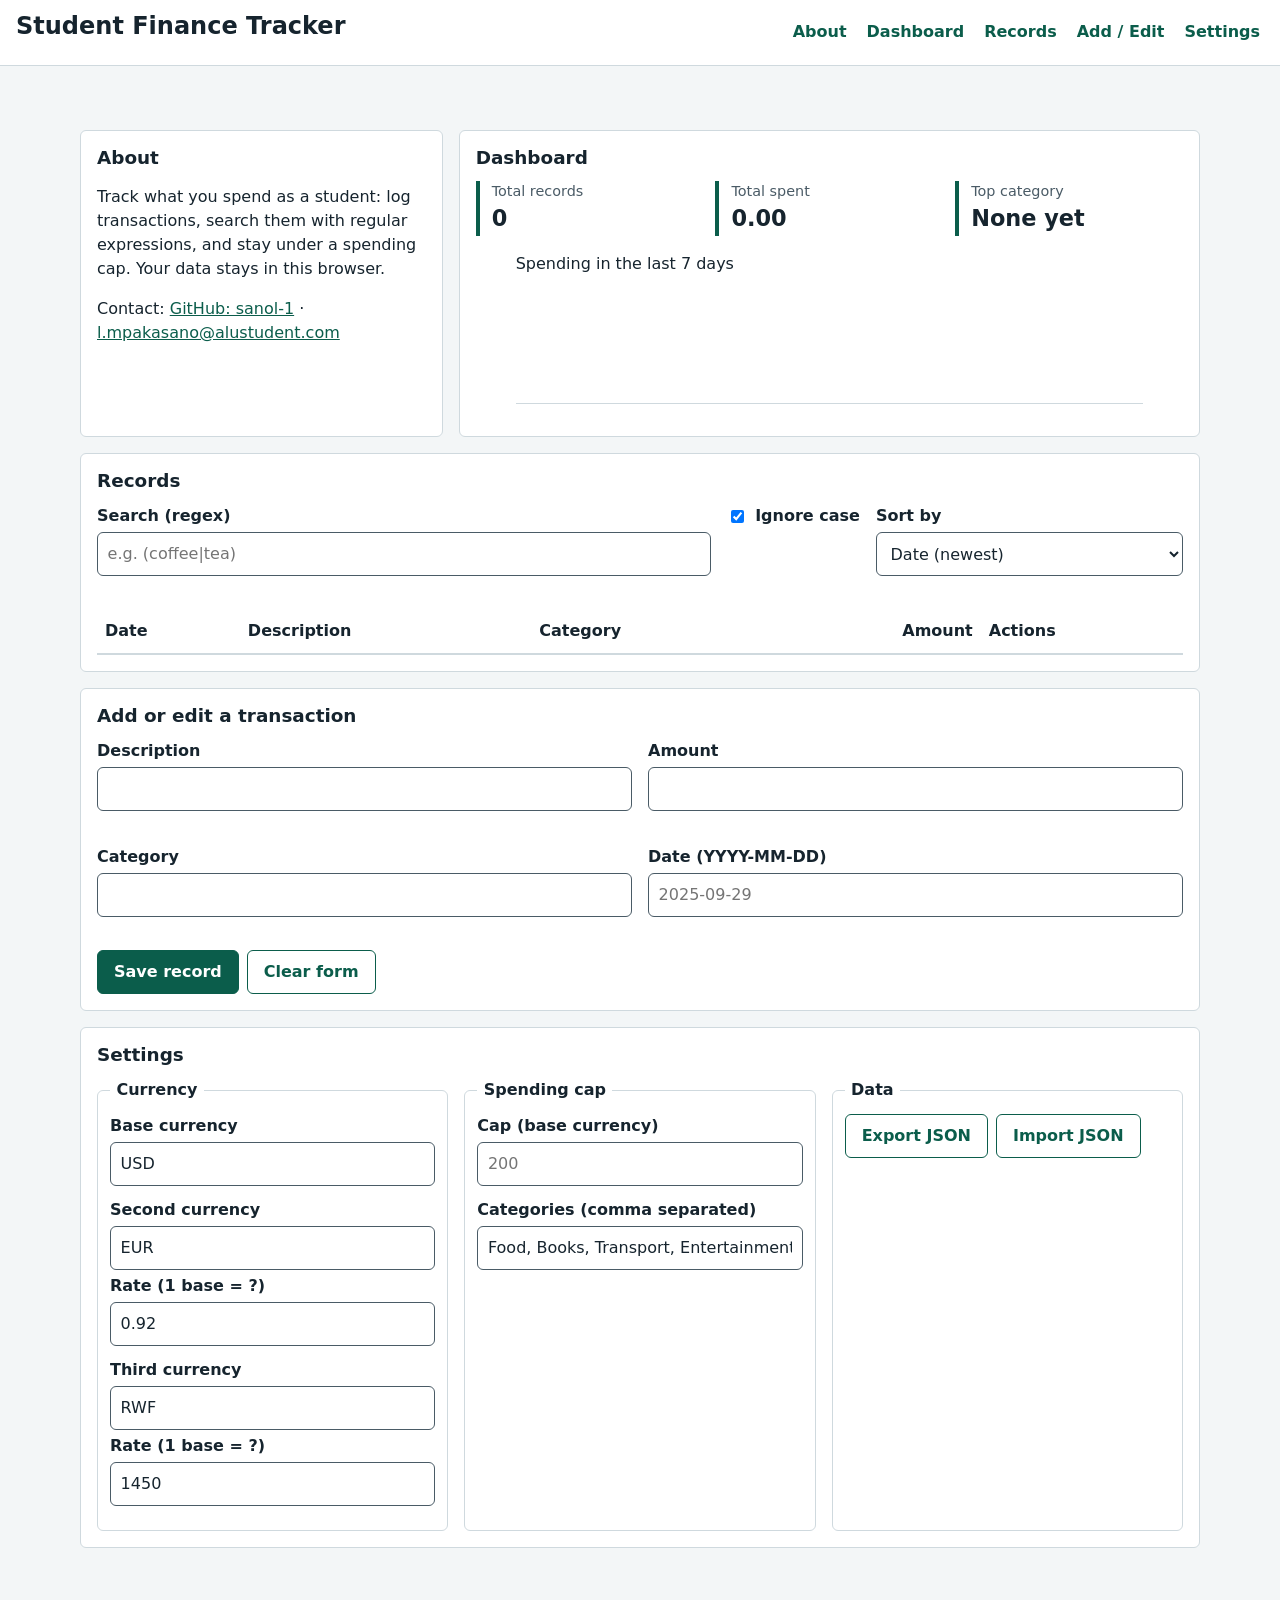
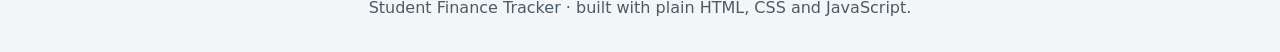
==== index.html @ f8e667e1 "feat: semantic layout and base CSS" ====
<!DOCTYPE html>
<html lang="en">
<head>
  <meta charset="UTF-8">
  <meta name="viewport" content="width=device-width, initial-scale=1">
  <title>Student Finance Tracker</title>
  <link rel="stylesheet" href="styles/styles.css">
  <script type="module" src="scripts/main.js" defer></script>
</head>
<body>
  <a class="skip-link" href="#main">Skip to main content</a>

  <header class="site-header">
    <h1>Student Finance Tracker</h1>
    <nav aria-label="Main">
      <ul class="nav-list">
        <li><a href="#about">About</a></li>
        <li><a href="#dashboard">Dashboard</a></li>
        <li><a href="#records">Records</a></li>
        <li><a href="#form">Add / Edit</a></li>
        <li><a href="#settings">Settings</a></li>
      </ul>
    </nav>
  </header>

  <main id="main" tabindex="-1">
    <!-- Global status region: announces saves, imports, errors -->
    <p id="status" class="status" role="status" aria-live="polite"></p>

    <section id="about" aria-labelledby="about-h">
      <h2 id="about-h">About</h2>
      <p>Track what you spend as a student: log transactions, search them with regular expressions, and stay under a spending cap. Your data stays in this browser.</p>
      <p>Contact: <a href="https://github.com/sanol-1">GitHub: sanol-1</a> &middot; <a href="mailto:l.mpakasano@alustudent.com">l.mpakasano@alustudent.com</a></p>
    </section>

    <section id="dashboard" aria-labelledby="dash-h">
      <h2 id="dash-h">Dashboard</h2>
      <dl class="stats">
        <div class="stat"><dt>Total records</dt><dd id="stat-count">0</dd></div>
        <div class="stat"><dt>Total spent</dt><dd id="stat-sum">0.00</dd></div>
        <div class="stat"><dt>Top category</dt><dd id="stat-top">None yet</dd></div>
      </dl>
      <p id="cap-message" class="cap" aria-live="polite"></p>
      <figure>
        <figcaption>Spending in the last 7 days</figcaption>
        <div id="trend" class="trend" role="img" aria-label="Bar chart of spending over the last 7 days"></div>
      </figure>
    </section>

    <section id="records" aria-labelledby="rec-h">
      <h2 id="rec-h">Records</h2>
      <div class="toolbar">
        <div class="field">
          <label for="search">Search (regex)</label>
          <input id="search" type="text" placeholder="e.g. (coffee|tea)" autocomplete="off">
          <p id="search-error" class="error" role="alert"></p>
        </div>
        <label class="check"><input id="case-toggle" type="checkbox" checked> Ignore case</label>
        <div class="field">
          <label for="sort">Sort by</label>
          <select id="sort">
            <option value="date-desc">Date (newest)</option>
            <option value="date-asc">Date (oldest)</option>
            <option value="desc-asc">Description (A to Z)</option>
            <option value="desc-desc">Description (Z to A)</option>
            <option value="amount-asc">Amount (low to high)</option>
            <option value="amount-desc">Amount (high to low)</option>
          </select>
        </div>
      </div>
      <div class="table-wrap">
        <table id="records-table">
          <caption class="visually-hidden">Your transactions</caption>
          <thead>
            <tr>
              <th scope="col">Date</th>
              <th scope="col">Description</th>
              <th scope="col">Category</th>
              <th scope="col" class="num">Amount</th>
              <th scope="col">Actions</th>
            </tr>
          </thead>
          <tbody id="records-body"></tbody>
        </table>
      </div>
      <p id="empty-msg" class="empty" hidden>No records yet. Add your first transaction in the form below.</p>
    </section>

    <section id="form" aria-labelledby="form-h">
      <h2 id="form-h">Add or edit a transaction</h2>
      <form id="record-form" novalidate>
        <input type="hidden" id="rec-id">
        <div class="field">
          <label for="description">Description</label>
          <input id="description" name="description" type="text" required aria-describedby="description-err">
          <p id="description-err" class="error"></p>
        </div>
        <div class="field">
          <label for="amount">Amount</label>
          <input id="amount" name="amount" type="text" inputmode="decimal" required aria-describedby="amount-err">
          <p id="amount-err" class="error"></p>
        </div>
        <div class="field">
          <label for="category">Category</label>
          <input id="category" name="category" type="text" list="category-list" required aria-describedby="category-err">
          <datalist id="category-list"></datalist>
          <p id="category-err" class="error"></p>
        </div>
        <div class="field">
          <label for="date">Date (YYYY-MM-DD)</label>
          <input id="date" name="date" type="text" inputmode="numeric" placeholder="2025-09-29" required aria-describedby="date-err">
          <p id="date-err" class="error"></p>
        </div>
        <div class="actions">
          <button type="submit" class="btn primary">Save record</button>
          <button type="reset" class="btn">Clear form</button>
        </div>
      </form>
    </section>

    <section id="settings" aria-labelledby="set-h">
      <h2 id="set-h">Settings</h2>
      <div class="settings-grid">
        <fieldset>
          <legend>Currency</legend>
          <div class="field">
            <label for="base-currency">Base currency</label>
            <input id="base-currency" type="text" maxlength="3" value="USD">
          </div>
          <div class="field">
            <label for="cur2">Second currency</label>
            <input id="cur2" type="text" maxlength="3" value="EUR">
            <label for="rate2">Rate (1 base = ?)</label>
            <input id="rate2" type="text" inputmode="decimal" value="0.92">
          </div>
          <div class="field">
            <label for="cur3">Third currency</label>
            <input id="cur3" type="text" maxlength="3" value="RWF">
            <label for="rate3">Rate (1 base = ?)</label>
            <input id="rate3" type="text" inputmode="decimal" value="1450">
          </div>
        </fieldset>
        <fieldset>
          <legend>Spending cap</legend>
          <div class="field">
            <label for="cap">Cap (base currency)</label>
            <input id="cap" type="text" inputmode="decimal" placeholder="200">
          </div>
          <div class="field">
            <label for="categories">Categories (comma separated)</label>
            <input id="categories" type="text" value="Food, Books, Transport, Entertainment, Fees, Other">
          </div>
        </fieldset>
        <fieldset>
          <legend>Data</legend>
          <div class="actions">
            <button type="button" id="export-btn" class="btn">Export JSON</button>
            <label class="btn" for="import-file">Import JSON</label>
            <input id="import-file" type="file" accept="application/json" class="visually-hidden">
          </div>
        </fieldset>
      </div>
    </section>
  </main>

  <footer class="site-footer">
    <p>Student Finance Tracker &middot; built with plain HTML, CSS and JavaScript.</p>
  </footer>
</body>
</html>
---- styles/styles.css ----
/* ---------- Tokens ---------- */
:root {
  --ink: #16242e;
  --muted: #4a5b66;
  --paper: #f3f6f7;
  --surface: #ffffff;
  --line: #cfd9de;
  --accent: #0b5d4b;      /* deep green, 7.9:1 on white */
  --accent-ink: #ffffff;
  --warn: #8a3b00;        /* over-cap / errors, 7.2:1 on white */
  --focus: #b45f00;
  --radius: 6px;
  --space: 1rem;
  font-family: system-ui, -apple-system, "Segoe UI", Roboto, sans-serif;
  line-height: 1.5;
}
:root[data-theme="dark"] {
  --ink: #e8eef1; --muted: #a9bac3; --paper: #0f1a20; --surface: #17262e;
  --line: #2c4049; --accent: #5fd0b3; --accent-ink: #06231c; --warn: #ffb26b; --focus: #ffd08a;
}

/* ---------- Base (mobile first, ~360px) ---------- */
*, *::before, *::after { box-sizing: border-box; }
body { margin: 0; background: var(--paper); color: var(--ink); }
h1, h2 { line-height: 1.2; margin: 0 0 .75rem; }
h1 { font-size: 1.25rem; }
h2 { font-size: 1.15rem; }
a { color: var(--accent); }
mark { background: #ffe58a; color: #1a1a1a; padding: 0 .1em; border-radius: 2px; }

.visually-hidden {
  position: absolute !important; width: 1px; height: 1px; overflow: hidden;
  clip: rect(0 0 0 0); white-space: nowrap;
}
.skip-link {
  position: absolute; left: .5rem; top: -4rem; z-index: 10;
  background: var(--accent); color: var(--accent-ink); padding: .5rem 1rem; border-radius: var(--radius);
  transition: top .15s ease;
}
.skip-link:focus { top: .5rem; }

:focus-visible { outline: 3px solid var(--focus); outline-offset: 2px; }

.site-header { background: var(--surface); border-bottom: 1px solid var(--line); padding: .75rem var(--space); }
.nav-list { display: flex; flex-wrap: wrap; gap: .25rem .75rem; list-style: none; margin: 0; padding: 0; }
.nav-list a { display: inline-block; padding: .4rem .25rem; font-weight: 600; text-decoration: none; }
.nav-list a:hover { text-decoration: underline; }

main { padding: var(--space); max-width: 72rem; margin-inline: auto; }
main > section { background: var(--surface); border: 1px solid var(--line); border-radius: var(--radius); padding: var(--space); margin-bottom: var(--space); }

.status { min-height: 1.5rem; margin: 0 0 .5rem; font-weight: 600; }

/* Stats */
.stats { display: grid; grid-template-columns: 1fr; gap: .75rem; margin: 0 0 var(--space); }
.stat { border-left: 4px solid var(--accent); padding-left: .75rem; }
.stat dt { color: var(--muted); font-size: .9rem; }
.stat dd { margin: 0; font-size: 1.4rem; font-weight: 700; }
.cap { font-weight: 600; }
.cap.over { color: var(--warn); }
.trend { display: flex; align-items: flex-end; gap: .4rem; height: 8rem; border-bottom: 1px solid var(--line); }
.trend .bar { flex: 1; background: var(--accent); min-height: 2px; border-radius: 3px 3px 0 0; transition: height .4s ease; }

/* Forms */
.field { display: flex; flex-direction: column; gap: .25rem; margin-bottom: .75rem; }
label { font-weight: 600; }
input[type="text"], select {
  font: inherit; color: inherit; background: var(--surface);
  padding: .55rem .6rem; border: 1px solid var(--muted); border-radius: var(--radius); min-height: 2.75rem;
}
input[aria-invalid="true"] { border-color: var(--warn); border-width: 2px; }
.error { color: var(--warn); font-size: .9rem; margin: 0; min-height: 1.1rem; }
.check { display: flex; align-items: center; gap: .5rem; margin-bottom: .75rem; }
fieldset { border: 1px solid var(--line); border-radius: var(--radius); margin: 0 0 var(--space); padding: .75rem; }
legend { font-weight: 700; padding: 0 .4rem; }

.actions { display: flex; flex-wrap: wrap; gap: .5rem; }
.btn {
  font: inherit; font-weight: 600; cursor: pointer; display: inline-flex; align-items: center;
  padding: .55rem 1rem; min-height: 2.75rem; border-radius: var(--radius);
  border: 1px solid var(--accent); background: var(--surface); color: var(--accent);
  transition: background-color .15s ease, transform .1s ease;
}
.btn:hover { background: var(--paper); }
.btn:active { transform: translateY(1px); }
.btn.primary { background: var(--accent); color: var(--accent-ink); }
.btn.danger { border-color: var(--warn); color: var(--warn); }

/* Records: cards on mobile */
.table-wrap { overflow-x: auto; }
table { width: 100%; border-collapse: collapse; }
thead { position: absolute; width: 1px; height: 1px; overflow: hidden; clip: rect(0 0 0 0); } /* hidden visually, kept for screen readers */
tbody tr { display: block; border: 1px solid var(--line); border-radius: var(--radius); padding: .6rem; margin-bottom: .6rem; transition: background-color .6s ease; }
tbody tr.flash { background: #fff3c4; }
td { display: flex; justify-content: space-between; gap: 1rem; padding: .2rem 0; }
td::before { content: attr(data-label); font-weight: 600; color: var(--muted); }
td.num { font-variant-numeric: tabular-nums; }
.empty { color: var(--muted); }

.site-footer { padding: var(--space); text-align: center; color: var(--muted); }

/* ---------- Tablet: 768px ---------- */
@media (min-width: 768px) {
  h1 { font-size: 1.5rem; }
  .site-header { display: flex; justify-content: space-between; align-items: center; gap: 1rem; }
  .stats { grid-template-columns: repeat(3, 1fr); }
  .toolbar { display: grid; grid-template-columns: 2fr auto 1fr; gap: 1rem; align-items: start; }
  #record-form { display: grid; grid-template-columns: 1fr 1fr; gap: 0 1rem; }
  #record-form .actions { grid-column: 1 / -1; }
  /* switch cards back to a real table */
  thead { position: static; width: auto; height: auto; overflow: visible; clip: auto; }
  tbody tr { display: table-row; border: 0; padding: 0; margin: 0; }
  td { display: table-cell; padding: .6rem .5rem; border-bottom: 1px solid var(--line); }
  td::before { content: none; }
  th { text-align: left; padding: .6rem .5rem; border-bottom: 2px solid var(--line); }
  .num { text-align: right; }
}

/* ---------- Desktop: 1024px ---------- */
@media (min-width: 1024px) {
  main { display: grid; grid-template-columns: repeat(12, 1fr); gap: var(--space); }
  main > section { margin-bottom: 0; }
  .status { grid-column: 1 / -1; }
  #about { grid-column: 1 / 5; }
  #dashboard { grid-column: 5 / -1; }
  #records, #form, #settings { grid-column: 1 / -1; }
  .settings-grid { display: grid; grid-template-columns: repeat(3, 1fr); gap: var(--space); }
  .settings-grid fieldset { margin: 0; }
}

@media (prefers-reduced-motion: reduce) {
  *, *::before, *::after { transition: none !important; animation: none !important; }
}
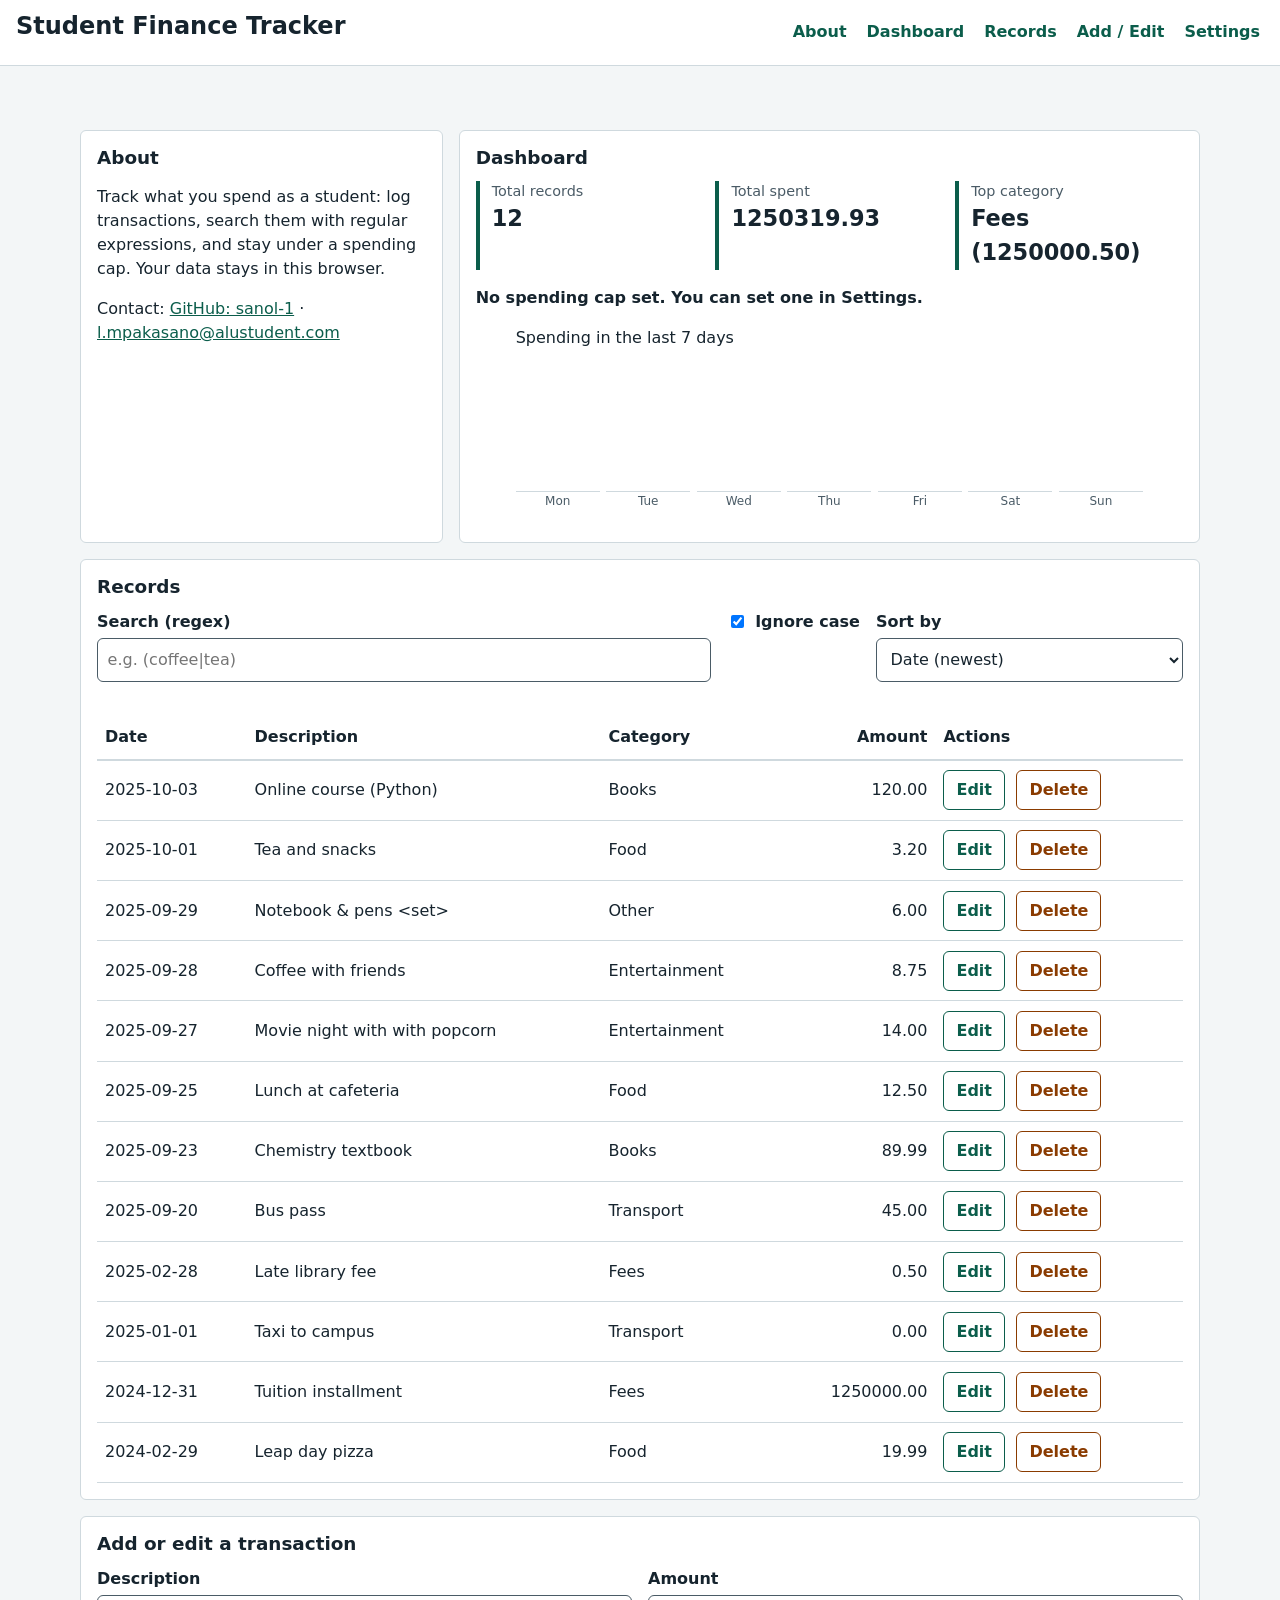
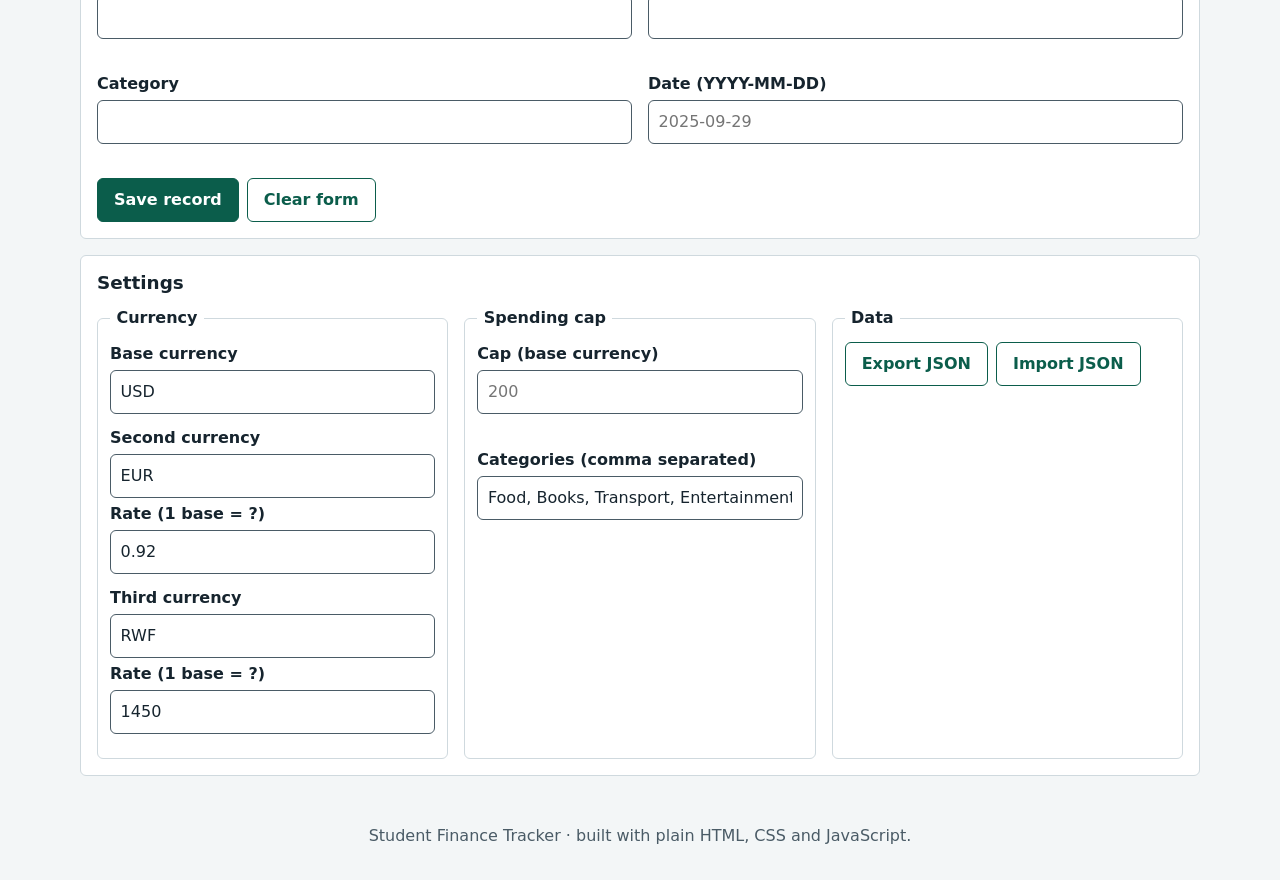
==== commit e8b6795f: "feat: stats dashboard, 7-day trend and spending cap with live messages" ====
--- a/index.html
+++ b/index.html
@@ -41,6 +41,7 @@
         <div class="stat"><dt>Top category</dt><dd id="stat-top">None yet</dd></div>
       </dl>
       <p id="cap-message" class="cap" aria-live="polite"></p>
+      <p id="cap-alert" class="cap over" role="alert" aria-live="assertive"></p>
       <figure>
         <figcaption>Spending in the last 7 days</figcaption>
         <div id="trend" class="trend" role="img" aria-label="Bar chart of spending over the last 7 days"></div>
@@ -144,7 +145,8 @@
           <legend>Spending cap</legend>
           <div class="field">
             <label for="cap">Cap (base currency)</label>
-            <input id="cap" type="text" inputmode="decimal" placeholder="200">
+            <input id="cap" type="text" inputmode="decimal" placeholder="200" aria-describedby="cap-err">
+            <p id="cap-err" class="error"></p>
           </div>
           <div class="field">
             <label for="categories">Categories (comma separated)</label>
--- a/styles/styles.css
+++ b/styles/styles.css
@@ -131,3 +131,19 @@
 @media (prefers-reduced-motion: reduce) {
   *, *::before, *::after { transition: none !important; animation: none !important; }
 }
+
+/* ---------- M4: row actions ---------- */
+.row-actions { gap: .4rem; flex-wrap: wrap; }
+.row-actions .btn { padding: .35rem .75rem; min-height: 2.5rem; }
+@media (min-width: 768px) {
+  td.row-actions { display: table-cell; white-space: nowrap; }
+  td.row-actions .btn { margin-right: .4rem; }
+}
+
+/* ---------- M5: trend chart ---------- */
+.trend { align-items: stretch; height: 10rem; border-bottom: 0; }
+.trend .day { flex: 1; display: flex; flex-direction: column; min-width: 0; }
+.trend .bar-area { flex: 1; display: flex; align-items: flex-end; border-bottom: 1px solid var(--line); }
+.trend .bar { width: 100%; background: var(--accent); min-height: 0; border-radius: 3px 3px 0 0; transition: height .5s ease; }
+.trend .val, .trend .lbl { font-size: .75rem; text-align: center; color: var(--muted); min-height: 1rem; }
+.cap:empty { display: none; }
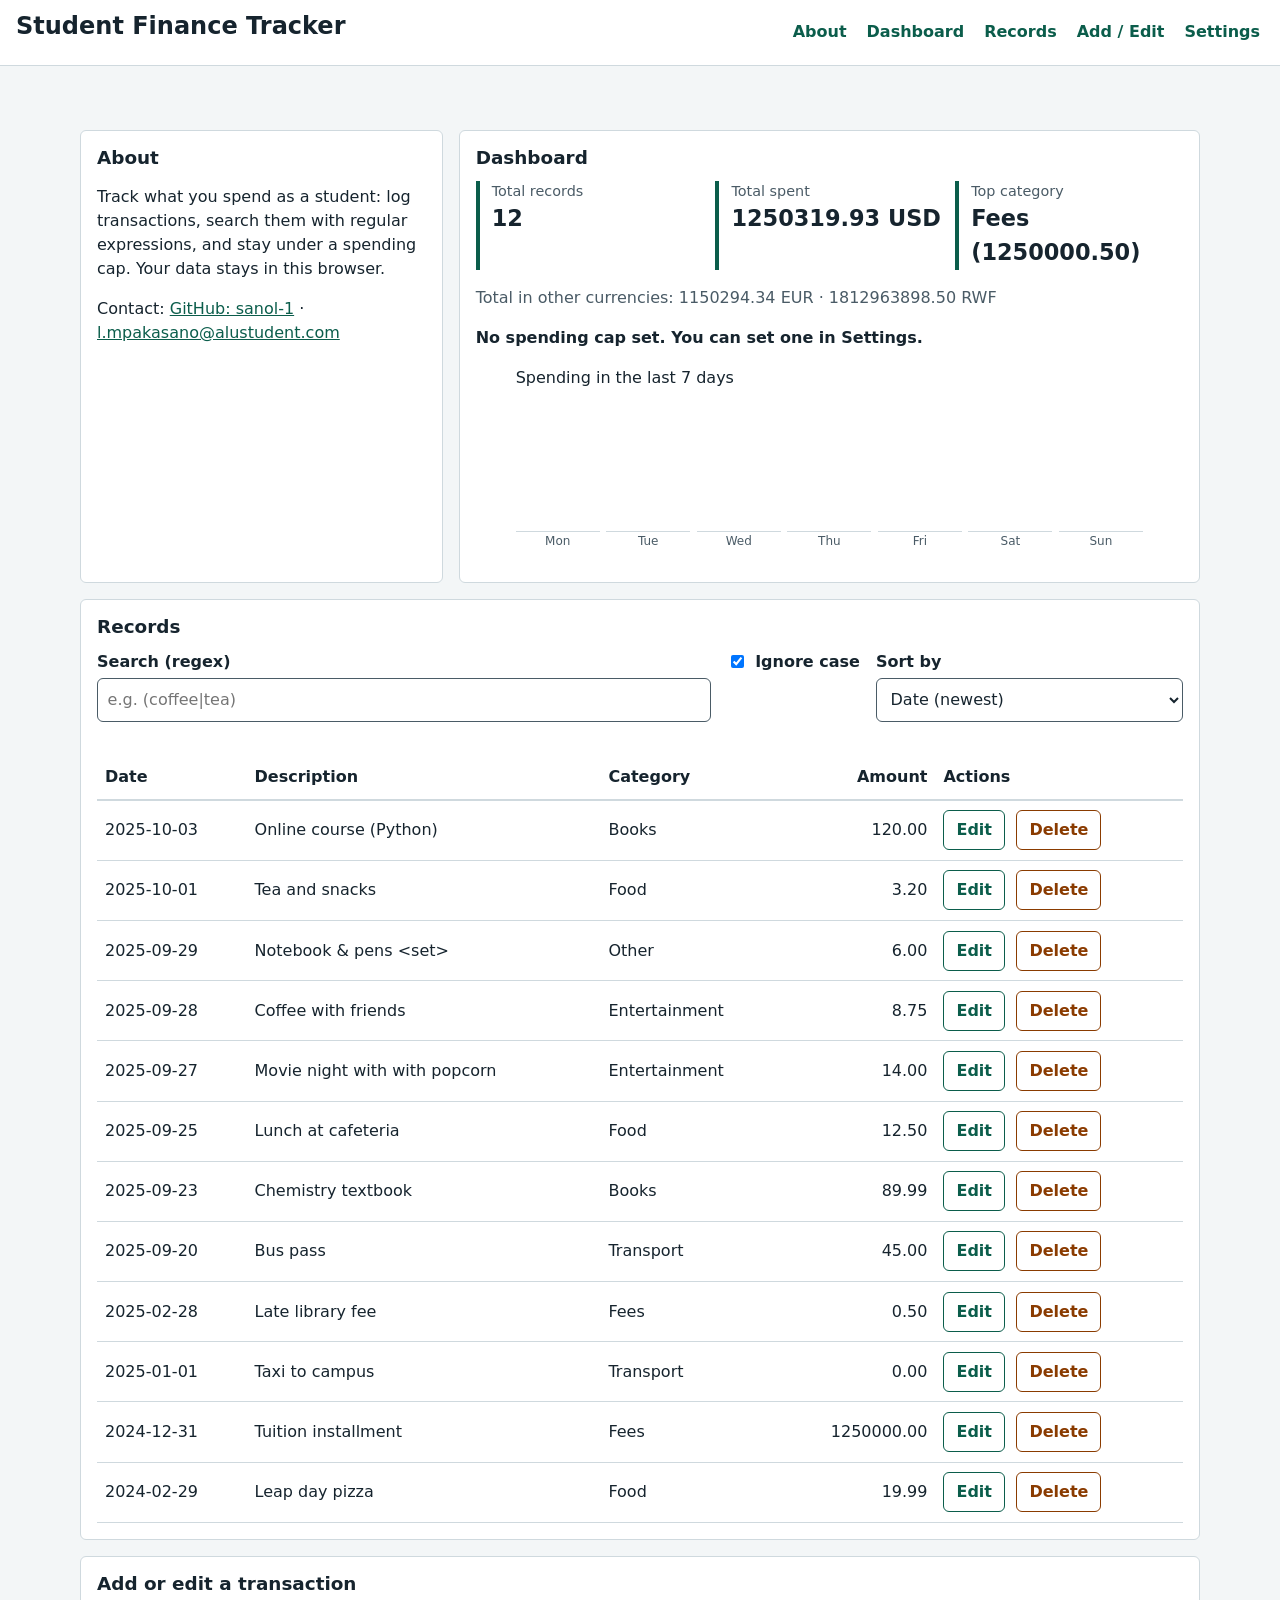
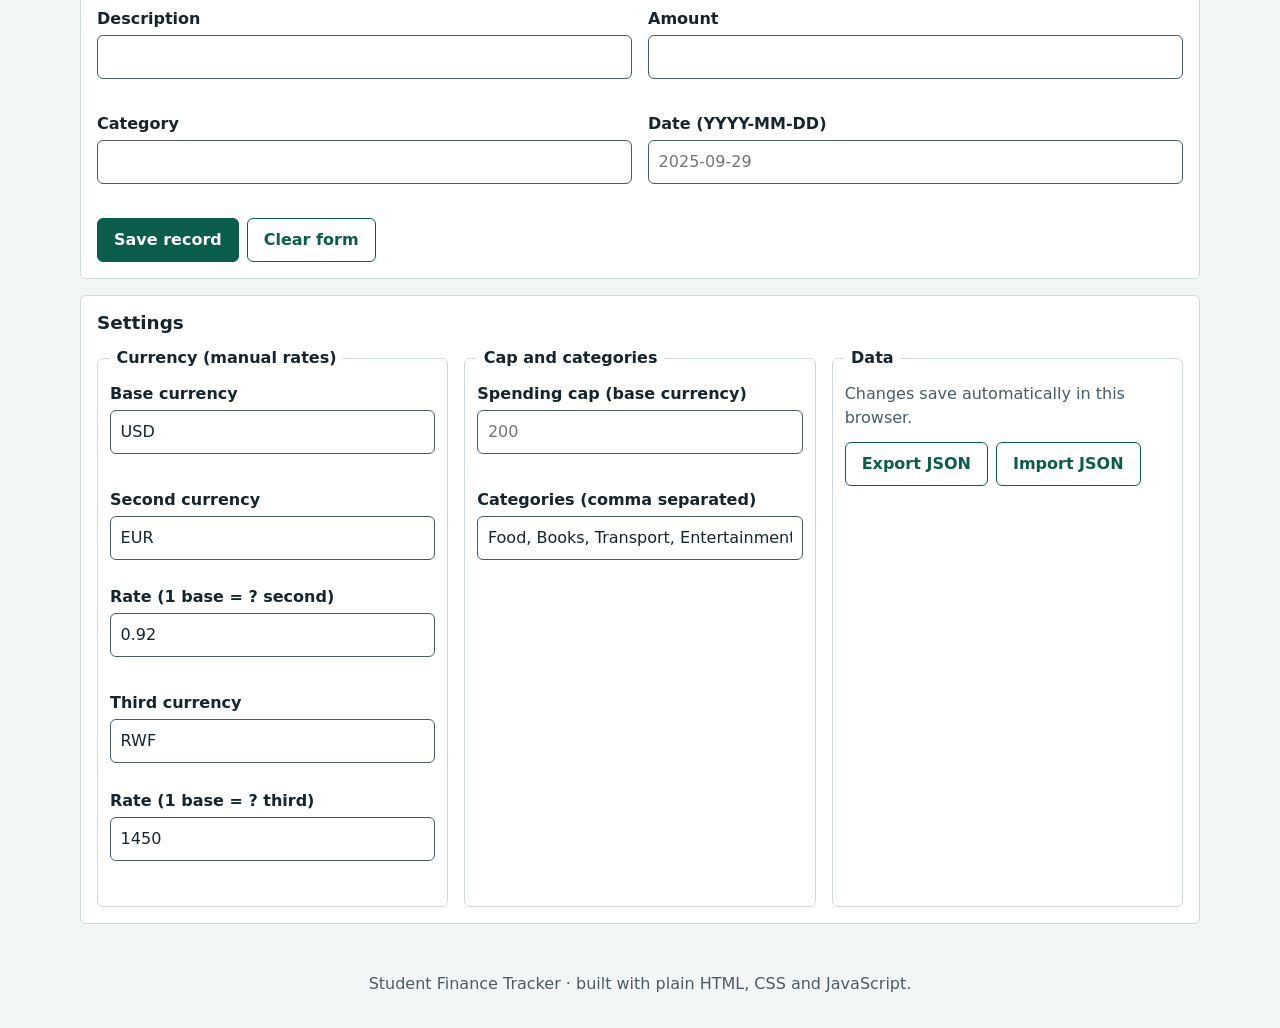
==== commit 6259c2a1: "feat: localStorage, JSON import/export with validation, currency settings" ====
--- a/index.html
+++ b/index.html
@@ -26,6 +26,7 @@
   <main id="main" tabindex="-1">
     <!-- Global status region: announces saves, imports, errors -->
     <p id="status" class="status" role="status" aria-live="polite"></p>
+    <p id="alert" class="status error" role="alert"></p>
 
     <section id="about" aria-labelledby="about-h">
       <h2 id="about-h">About</h2>
@@ -40,6 +41,7 @@
         <div class="stat"><dt>Total spent</dt><dd id="stat-sum">0.00</dd></div>
         <div class="stat"><dt>Top category</dt><dd id="stat-top">None yet</dd></div>
       </dl>
+      <p id="conv" class="muted"></p>
       <p id="cap-message" class="cap" aria-live="polite"></p>
       <p id="cap-alert" class="cap over" role="alert" aria-live="assertive"></p>
       <figure>
@@ -123,42 +125,49 @@
       <h2 id="set-h">Settings</h2>
       <div class="settings-grid">
         <fieldset>
-          <legend>Currency</legend>
+          <legend>Currency (manual rates)</legend>
           <div class="field">
             <label for="base-currency">Base currency</label>
-            <input id="base-currency" type="text" maxlength="3" value="USD">
+            <input id="base-currency" type="text" maxlength="3" autocomplete="off" aria-describedby="base-currency-err">
+            <p id="base-currency-err" class="error"></p>
           </div>
           <div class="field">
             <label for="cur2">Second currency</label>
-            <input id="cur2" type="text" maxlength="3" value="EUR">
-            <label for="rate2">Rate (1 base = ?)</label>
-            <input id="rate2" type="text" inputmode="decimal" value="0.92">
+            <input id="cur2" type="text" maxlength="3" autocomplete="off" aria-describedby="cur2-err">
+            <p id="cur2-err" class="error"></p>
+            <label for="rate2">Rate (1 base = ? second)</label>
+            <input id="rate2" type="text" inputmode="decimal" aria-describedby="rate2-err">
+            <p id="rate2-err" class="error"></p>
           </div>
           <div class="field">
             <label for="cur3">Third currency</label>
-            <input id="cur3" type="text" maxlength="3" value="RWF">
-            <label for="rate3">Rate (1 base = ?)</label>
-            <input id="rate3" type="text" inputmode="decimal" value="1450">
+            <input id="cur3" type="text" maxlength="3" autocomplete="off" aria-describedby="cur3-err">
+            <p id="cur3-err" class="error"></p>
+            <label for="rate3">Rate (1 base = ? third)</label>
+            <input id="rate3" type="text" inputmode="decimal" aria-describedby="rate3-err">
+            <p id="rate3-err" class="error"></p>
           </div>
         </fieldset>
         <fieldset>
-          <legend>Spending cap</legend>
+          <legend>Cap and categories</legend>
           <div class="field">
-            <label for="cap">Cap (base currency)</label>
+            <label for="cap">Spending cap (base currency)</label>
             <input id="cap" type="text" inputmode="decimal" placeholder="200" aria-describedby="cap-err">
             <p id="cap-err" class="error"></p>
           </div>
           <div class="field">
             <label for="categories">Categories (comma separated)</label>
-            <input id="categories" type="text" value="Food, Books, Transport, Entertainment, Fees, Other">
+            <input id="categories" type="text" aria-describedby="categories-err">
+            <p id="categories-err" class="error"></p>
           </div>
         </fieldset>
         <fieldset>
           <legend>Data</legend>
+          <p class="muted">Changes save automatically in this browser.</p>
           <div class="actions">
             <button type="button" id="export-btn" class="btn">Export JSON</button>
+            <input id="import-file" type="file" accept="application/json,.json" class="visually-hidden">
             <label class="btn" for="import-file">Import JSON</label>
-            <input id="import-file" type="file" accept="application/json" class="visually-hidden">
           </div>
         </fieldset>
       </div>
--- a/styles/styles.css
+++ b/styles/styles.css
@@ -147,3 +147,8 @@
 .trend .bar { width: 100%; background: var(--accent); min-height: 0; border-radius: 3px 3px 0 0; transition: height .5s ease; }
 .trend .val, .trend .lbl { font-size: .75rem; text-align: center; color: var(--muted); min-height: 1rem; }
 .cap:empty { display: none; }
+
+/* ---------- M6 ---------- */
+.muted { color: var(--muted); margin: 0 0 .75rem; }
+#import-file:focus-visible + label { outline: 3px solid var(--focus); outline-offset: 2px; }
+#alert:empty { display: none; }
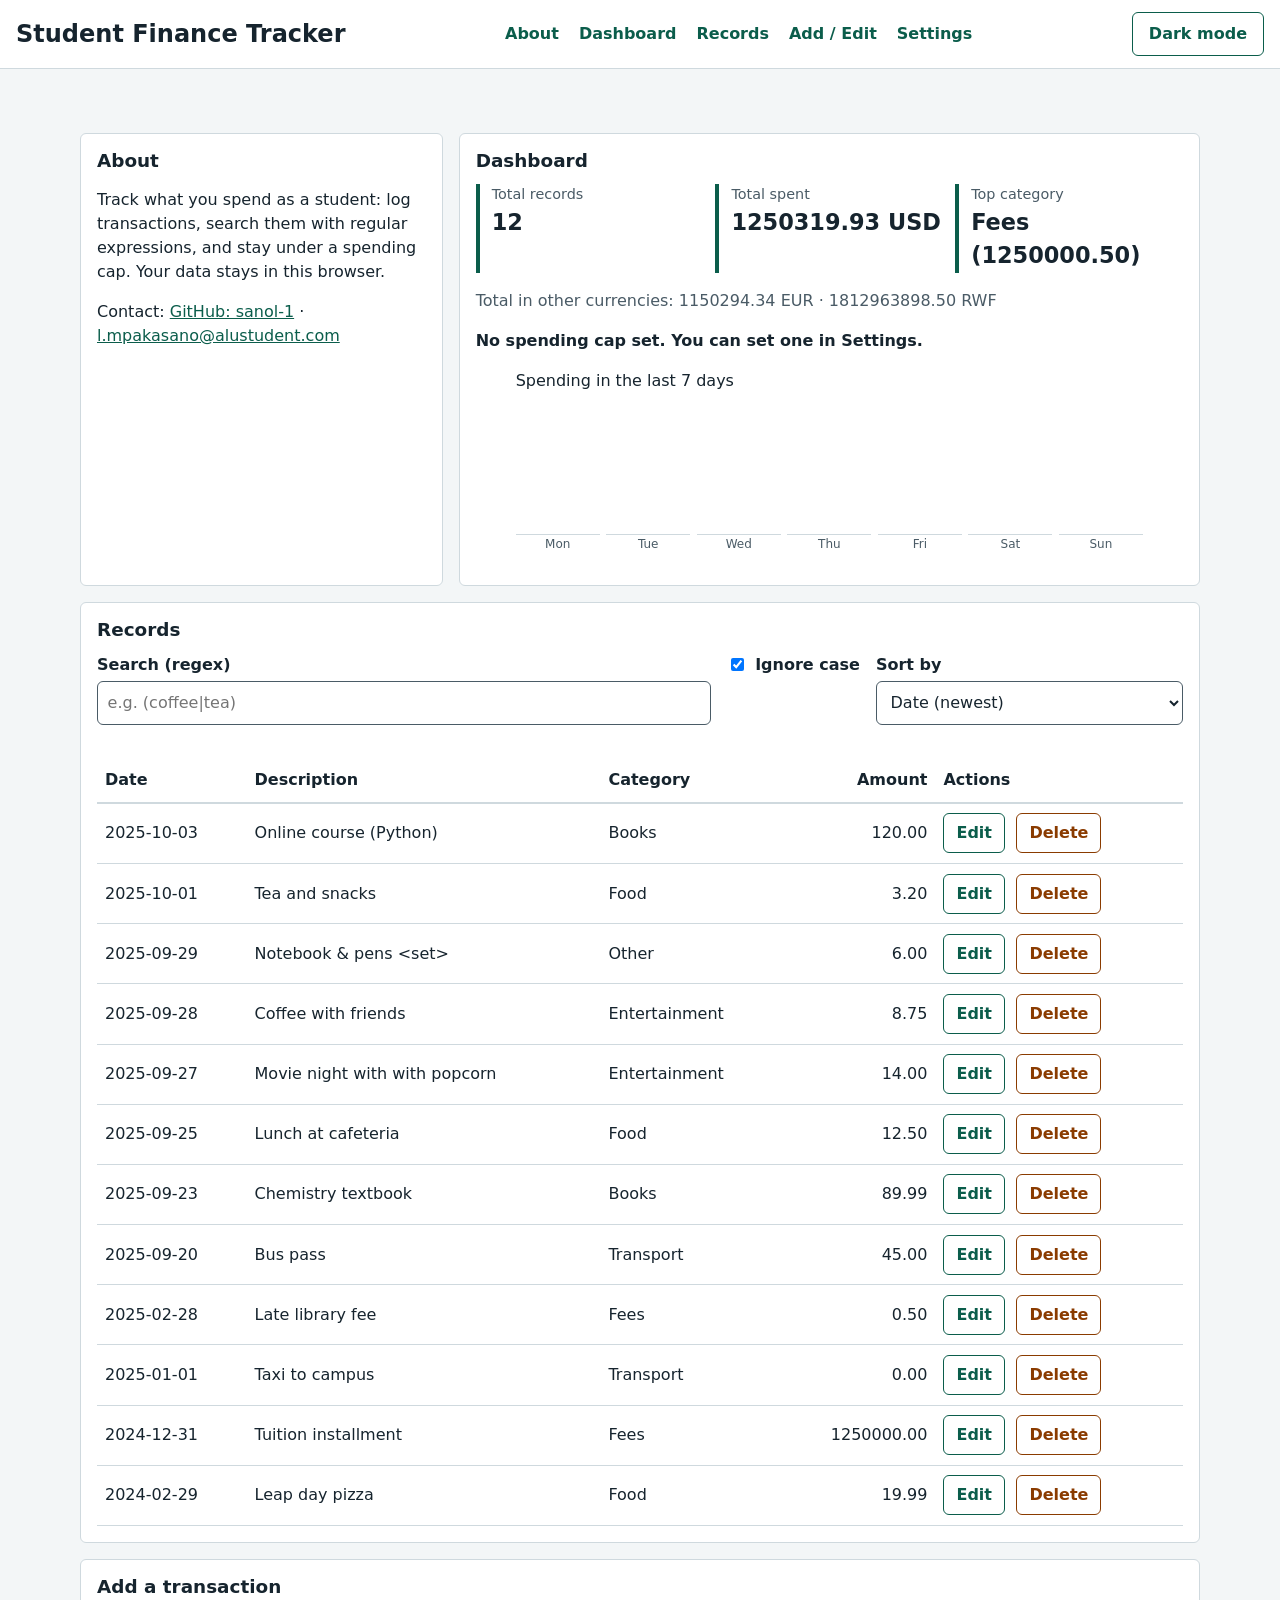
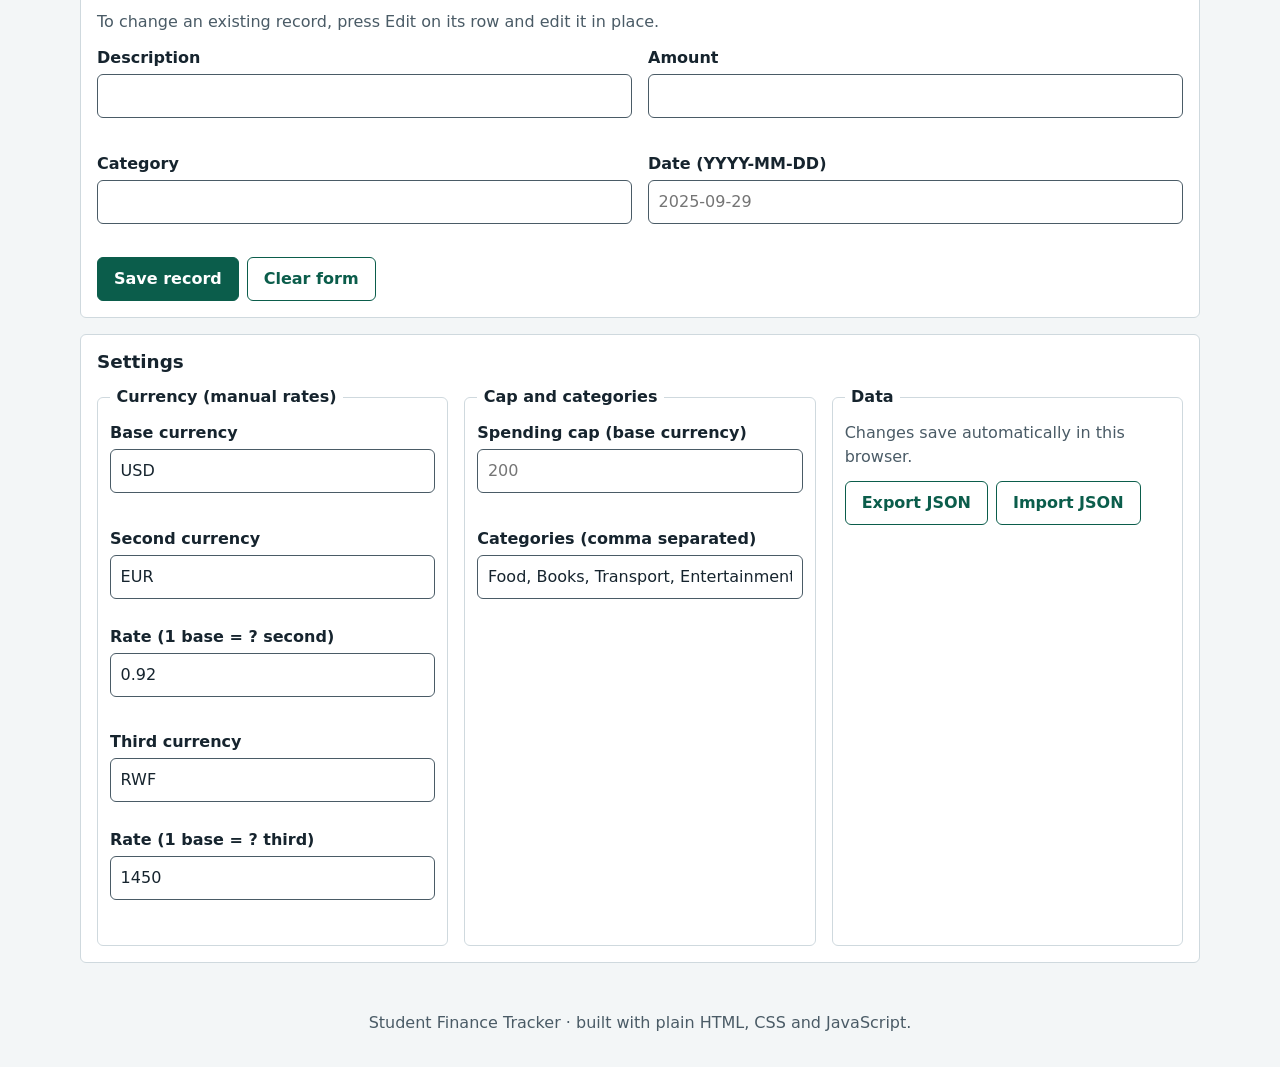
==== commit 98d3c15f: "chore: inline edit, keyboard focus, dark theme, README, a11y audit" ====
--- a/index.html
+++ b/index.html
@@ -3,11 +3,13 @@
 <head>
   <meta charset="UTF-8">
   <meta name="viewport" content="width=device-width, initial-scale=1">
+  <meta name="description" content="Track student spending with regex search, a spending cap and manual currency rates.">
   <title>Student Finance Tracker</title>
   <link rel="stylesheet" href="styles/styles.css">
   <script type="module" src="scripts/main.js" defer></script>
 </head>
 <body>
+  <noscript><p class="status">This app needs JavaScript to run.</p></noscript>
   <a class="skip-link" href="#main">Skip to main content</a>
 
   <header class="site-header">
@@ -21,6 +23,7 @@
         <li><a href="#settings">Settings</a></li>
       </ul>
     </nav>
+    <button type="button" id="theme-toggle" class="btn" aria-pressed="false">Dark mode</button>
   </header>
 
   <main id="main" tabindex="-1">
@@ -90,9 +93,9 @@
     </section>
 
     <section id="form" aria-labelledby="form-h">
-      <h2 id="form-h">Add or edit a transaction</h2>
+      <h2 id="form-h">Add a transaction</h2>
+      <p class="muted">To change an existing record, press Edit on its row and edit it in place.</p>
       <form id="record-form" novalidate>
-        <input type="hidden" id="rec-id">
         <div class="field">
           <label for="description">Description</label>
           <input id="description" name="description" type="text" required aria-describedby="description-err">
--- a/styles/styles.css
+++ b/styles/styles.css
@@ -9,6 +9,7 @@
   --accent-ink: #ffffff;
   --warn: #8a3b00;        /* over-cap / errors, 7.2:1 on white */
   --focus: #b45f00;
+  --flash: #fff3c4;
   --radius: 6px;
   --space: 1rem;
   font-family: system-ui, -apple-system, "Segoe UI", Roboto, sans-serif;
@@ -16,7 +17,7 @@
 }
 :root[data-theme="dark"] {
   --ink: #e8eef1; --muted: #a9bac3; --paper: #0f1a20; --surface: #17262e;
-  --line: #2c4049; --accent: #5fd0b3; --accent-ink: #06231c; --warn: #ffb26b; --focus: #ffd08a;
+  --line: #2c4049; --accent: #5fd0b3; --accent-ink: #06231c; --warn: #ffb26b; --focus: #ffd08a; --flash: #3d3a14;
 }
 
 /* ---------- Base (mobile first, ~360px) ---------- */
@@ -91,7 +92,7 @@
 table { width: 100%; border-collapse: collapse; }
 thead { position: absolute; width: 1px; height: 1px; overflow: hidden; clip: rect(0 0 0 0); } /* hidden visually, kept for screen readers */
 tbody tr { display: block; border: 1px solid var(--line); border-radius: var(--radius); padding: .6rem; margin-bottom: .6rem; transition: background-color .6s ease; }
-tbody tr.flash { background: #fff3c4; }
+tbody tr.flash { background: var(--flash); }
 td { display: flex; justify-content: space-between; gap: 1rem; padding: .2rem 0; }
 td::before { content: attr(data-label); font-weight: 600; color: var(--muted); }
 td.num { font-variant-numeric: tabular-nums; }
@@ -152,3 +153,15 @@
 .muted { color: var(--muted); margin: 0 0 .75rem; }
 #import-file:focus-visible + label { outline: 3px solid var(--focus); outline-offset: 2px; }
 #alert:empty { display: none; }
+
+/* ---------- M7: inline edit, header, focus ---------- */
+main:focus { outline: none; }
+.site-header { display: flex; flex-wrap: wrap; align-items: center; justify-content: space-between; gap: .5rem 1rem; }
+.site-header h1 { margin: 0; }
+.site-header nav { order: 3; width: 100%; }
+@media (min-width: 768px) { .site-header nav { order: 0; width: auto; } }
+input.cell { width: 100%; min-width: 0; font: inherit; color: inherit; background: var(--surface); border: 1px solid var(--muted); border-radius: var(--radius); padding: .35rem .5rem; min-height: 2.5rem; }
+td input.cell { flex: 1; }
+td.num input.cell { text-align: right; }
+input.cell[aria-invalid="true"] { border-color: var(--warn); border-width: 2px; }
+tbody tr.editing { background: var(--paper); }
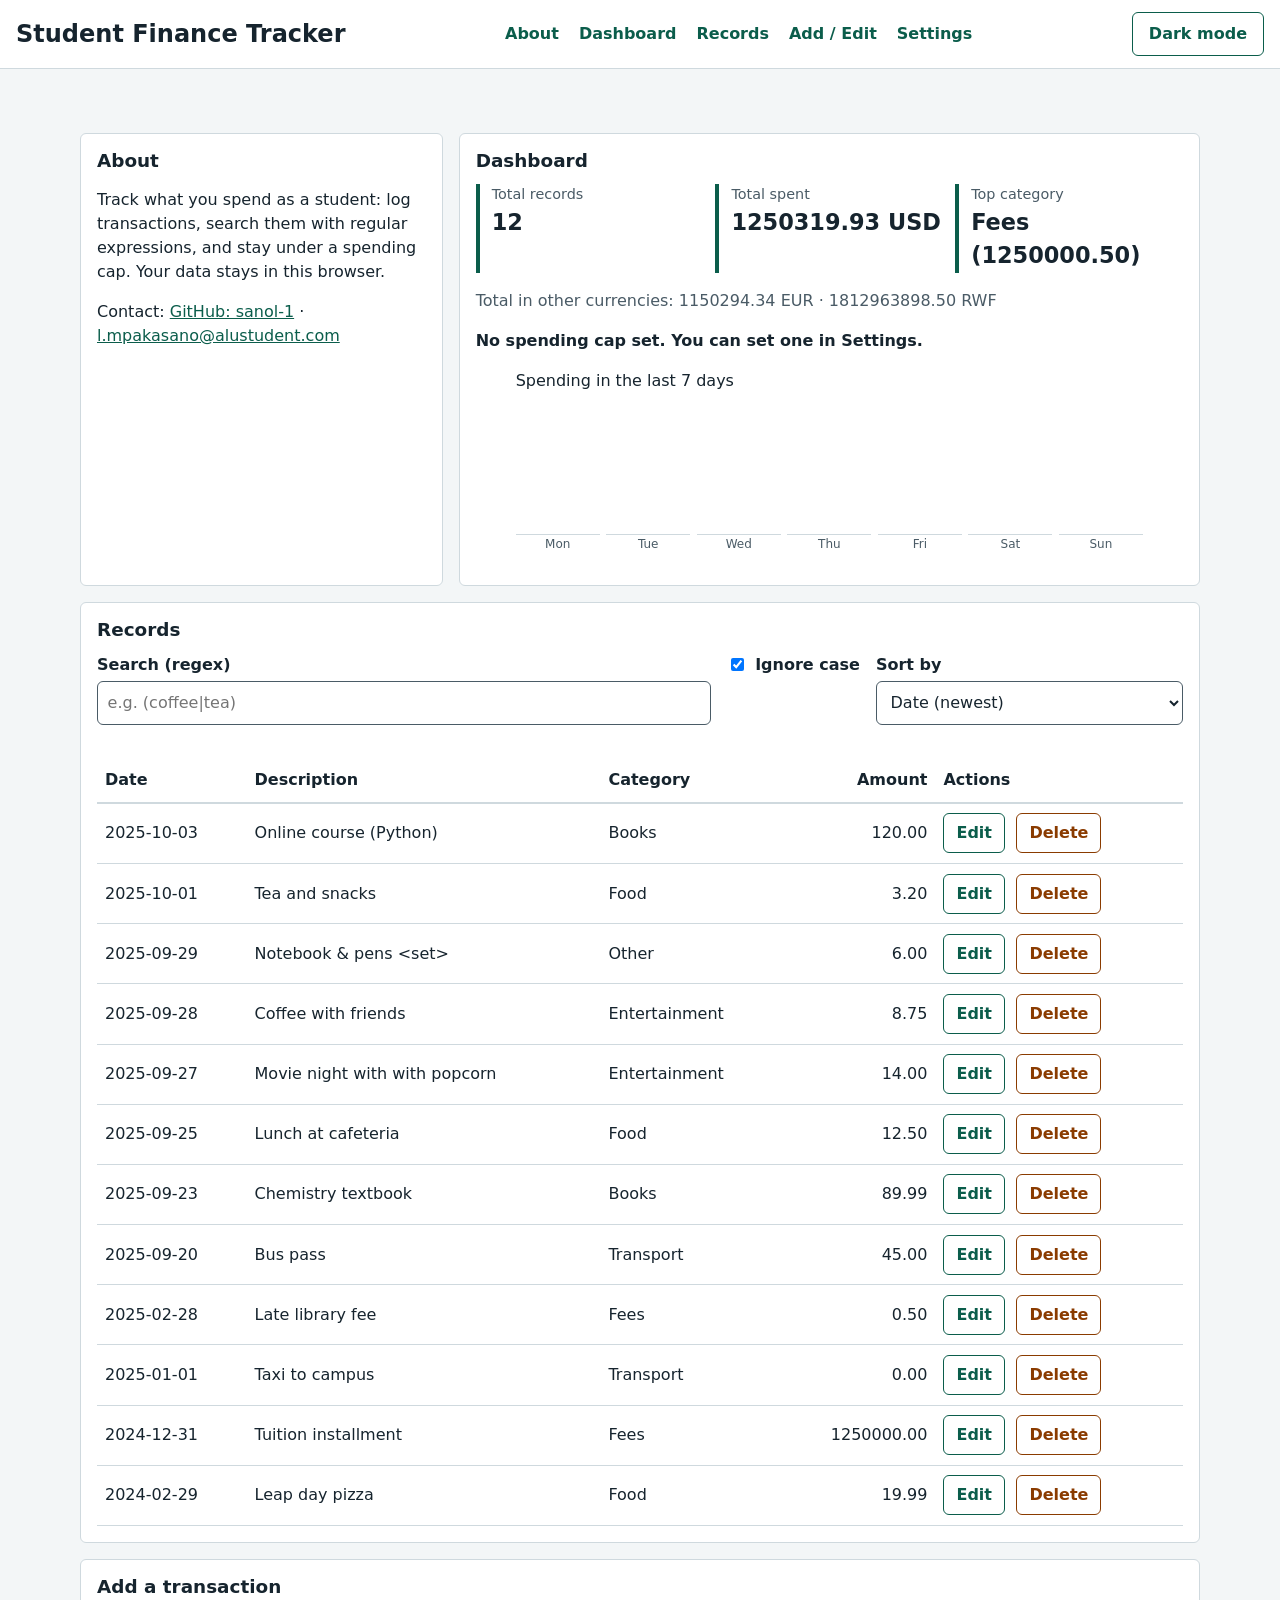
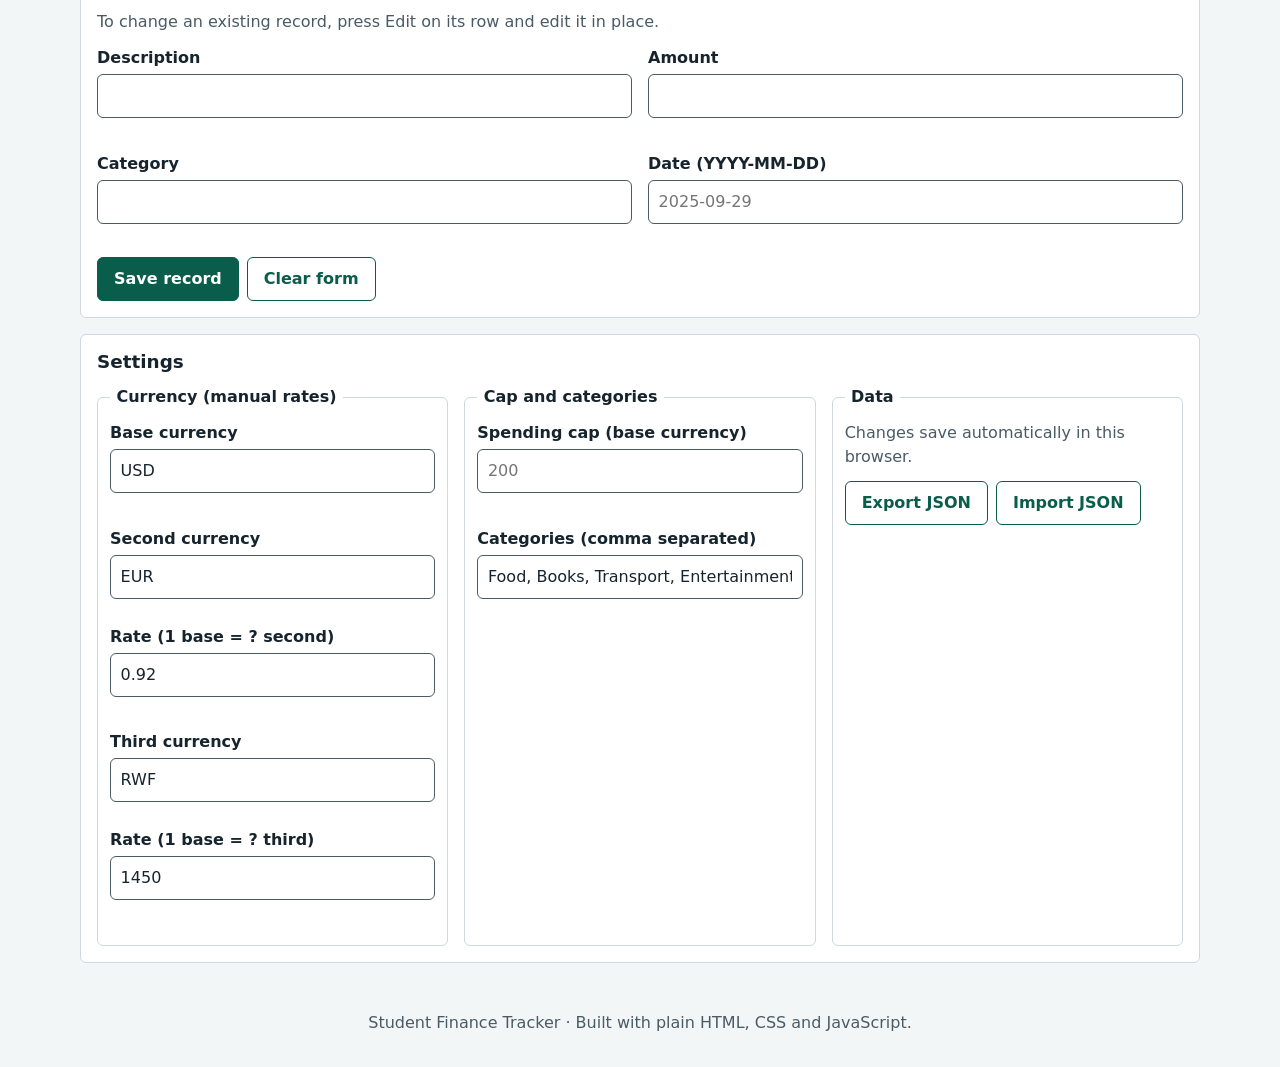
==== commit 7aa31fa1: "index.html" ====
--- a/index.html
+++ b/index.html
@@ -178,7 +178,7 @@
   </main>
 
   <footer class="site-footer">
-    <p>Student Finance Tracker &middot; built with plain HTML, CSS and JavaScript.</p>
+    <p>Student Finance Tracker &middot; Built with plain HTML, CSS and JavaScript.</p>
   </footer>
 </body>
 </html>
--- a/styles/styles.css
+++ b/styles/styles.css
@@ -1,13 +1,12 @@
-/* ---------- Tokens ---------- */
 :root {
   --ink: #16242e;
   --muted: #4a5b66;
   --paper: #f3f6f7;
   --surface: #ffffff;
   --line: #cfd9de;
-  --accent: #0b5d4b;      /* deep green, 7.9:1 on white */
+  --accent: #0b5d4b;      
   --accent-ink: #ffffff;
-  --warn: #8a3b00;        /* over-cap / errors, 7.2:1 on white */
+  --warn: #8a3b00;        
   --focus: #b45f00;
   --flash: #fff3c4;
   --radius: 6px;
@@ -20,7 +19,6 @@
   --line: #2c4049; --accent: #5fd0b3; --accent-ink: #06231c; --warn: #ffb26b; --focus: #ffd08a; --flash: #3d3a14;
 }
 
-/* ---------- Base (mobile first, ~360px) ---------- */
 *, *::before, *::after { box-sizing: border-box; }
 body { margin: 0; background: var(--paper); color: var(--ink); }
 h1, h2 { line-height: 1.2; margin: 0 0 .75rem; }
@@ -52,7 +50,6 @@
 
 .status { min-height: 1.5rem; margin: 0 0 .5rem; font-weight: 600; }
 
-/* Stats */
 .stats { display: grid; grid-template-columns: 1fr; gap: .75rem; margin: 0 0 var(--space); }
 .stat { border-left: 4px solid var(--accent); padding-left: .75rem; }
 .stat dt { color: var(--muted); font-size: .9rem; }
@@ -62,7 +59,6 @@
 .trend { display: flex; align-items: flex-end; gap: .4rem; height: 8rem; border-bottom: 1px solid var(--line); }
 .trend .bar { flex: 1; background: var(--accent); min-height: 2px; border-radius: 3px 3px 0 0; transition: height .4s ease; }
 
-/* Forms */
 .field { display: flex; flex-direction: column; gap: .25rem; margin-bottom: .75rem; }
 label { font-weight: 600; }
 input[type="text"], select {
@@ -87,7 +83,6 @@
 .btn.primary { background: var(--accent); color: var(--accent-ink); }
 .btn.danger { border-color: var(--warn); color: var(--warn); }
 
-/* Records: cards on mobile */
 .table-wrap { overflow-x: auto; }
 table { width: 100%; border-collapse: collapse; }
 thead { position: absolute; width: 1px; height: 1px; overflow: hidden; clip: rect(0 0 0 0); } /* hidden visually, kept for screen readers */
@@ -100,7 +95,6 @@
 
 .site-footer { padding: var(--space); text-align: center; color: var(--muted); }
 
-/* ---------- Tablet: 768px ---------- */
 @media (min-width: 768px) {
   h1 { font-size: 1.5rem; }
   .site-header { display: flex; justify-content: space-between; align-items: center; gap: 1rem; }
@@ -108,7 +102,6 @@
   .toolbar { display: grid; grid-template-columns: 2fr auto 1fr; gap: 1rem; align-items: start; }
   #record-form { display: grid; grid-template-columns: 1fr 1fr; gap: 0 1rem; }
   #record-form .actions { grid-column: 1 / -1; }
-  /* switch cards back to a real table */
   thead { position: static; width: auto; height: auto; overflow: visible; clip: auto; }
   tbody tr { display: table-row; border: 0; padding: 0; margin: 0; }
   td { display: table-cell; padding: .6rem .5rem; border-bottom: 1px solid var(--line); }
@@ -117,7 +110,6 @@
   .num { text-align: right; }
 }
 
-/* ---------- Desktop: 1024px ---------- */
 @media (min-width: 1024px) {
   main { display: grid; grid-template-columns: repeat(12, 1fr); gap: var(--space); }
   main > section { margin-bottom: 0; }
@@ -133,7 +125,6 @@
   *, *::before, *::after { transition: none !important; animation: none !important; }
 }
 
-/* ---------- M4: row actions ---------- */
 .row-actions { gap: .4rem; flex-wrap: wrap; }
 .row-actions .btn { padding: .35rem .75rem; min-height: 2.5rem; }
 @media (min-width: 768px) {
@@ -141,7 +132,6 @@
   td.row-actions .btn { margin-right: .4rem; }
 }
 
-/* ---------- M5: trend chart ---------- */
 .trend { align-items: stretch; height: 10rem; border-bottom: 0; }
 .trend .day { flex: 1; display: flex; flex-direction: column; min-width: 0; }
 .trend .bar-area { flex: 1; display: flex; align-items: flex-end; border-bottom: 1px solid var(--line); }
@@ -149,12 +139,10 @@
 .trend .val, .trend .lbl { font-size: .75rem; text-align: center; color: var(--muted); min-height: 1rem; }
 .cap:empty { display: none; }
 
-/* ---------- M6 ---------- */
 .muted { color: var(--muted); margin: 0 0 .75rem; }
 #import-file:focus-visible + label { outline: 3px solid var(--focus); outline-offset: 2px; }
 #alert:empty { display: none; }
 
-/* ---------- M7: inline edit, header, focus ---------- */
 main:focus { outline: none; }
 .site-header { display: flex; flex-wrap: wrap; align-items: center; justify-content: space-between; gap: .5rem 1rem; }
 .site-header h1 { margin: 0; }
